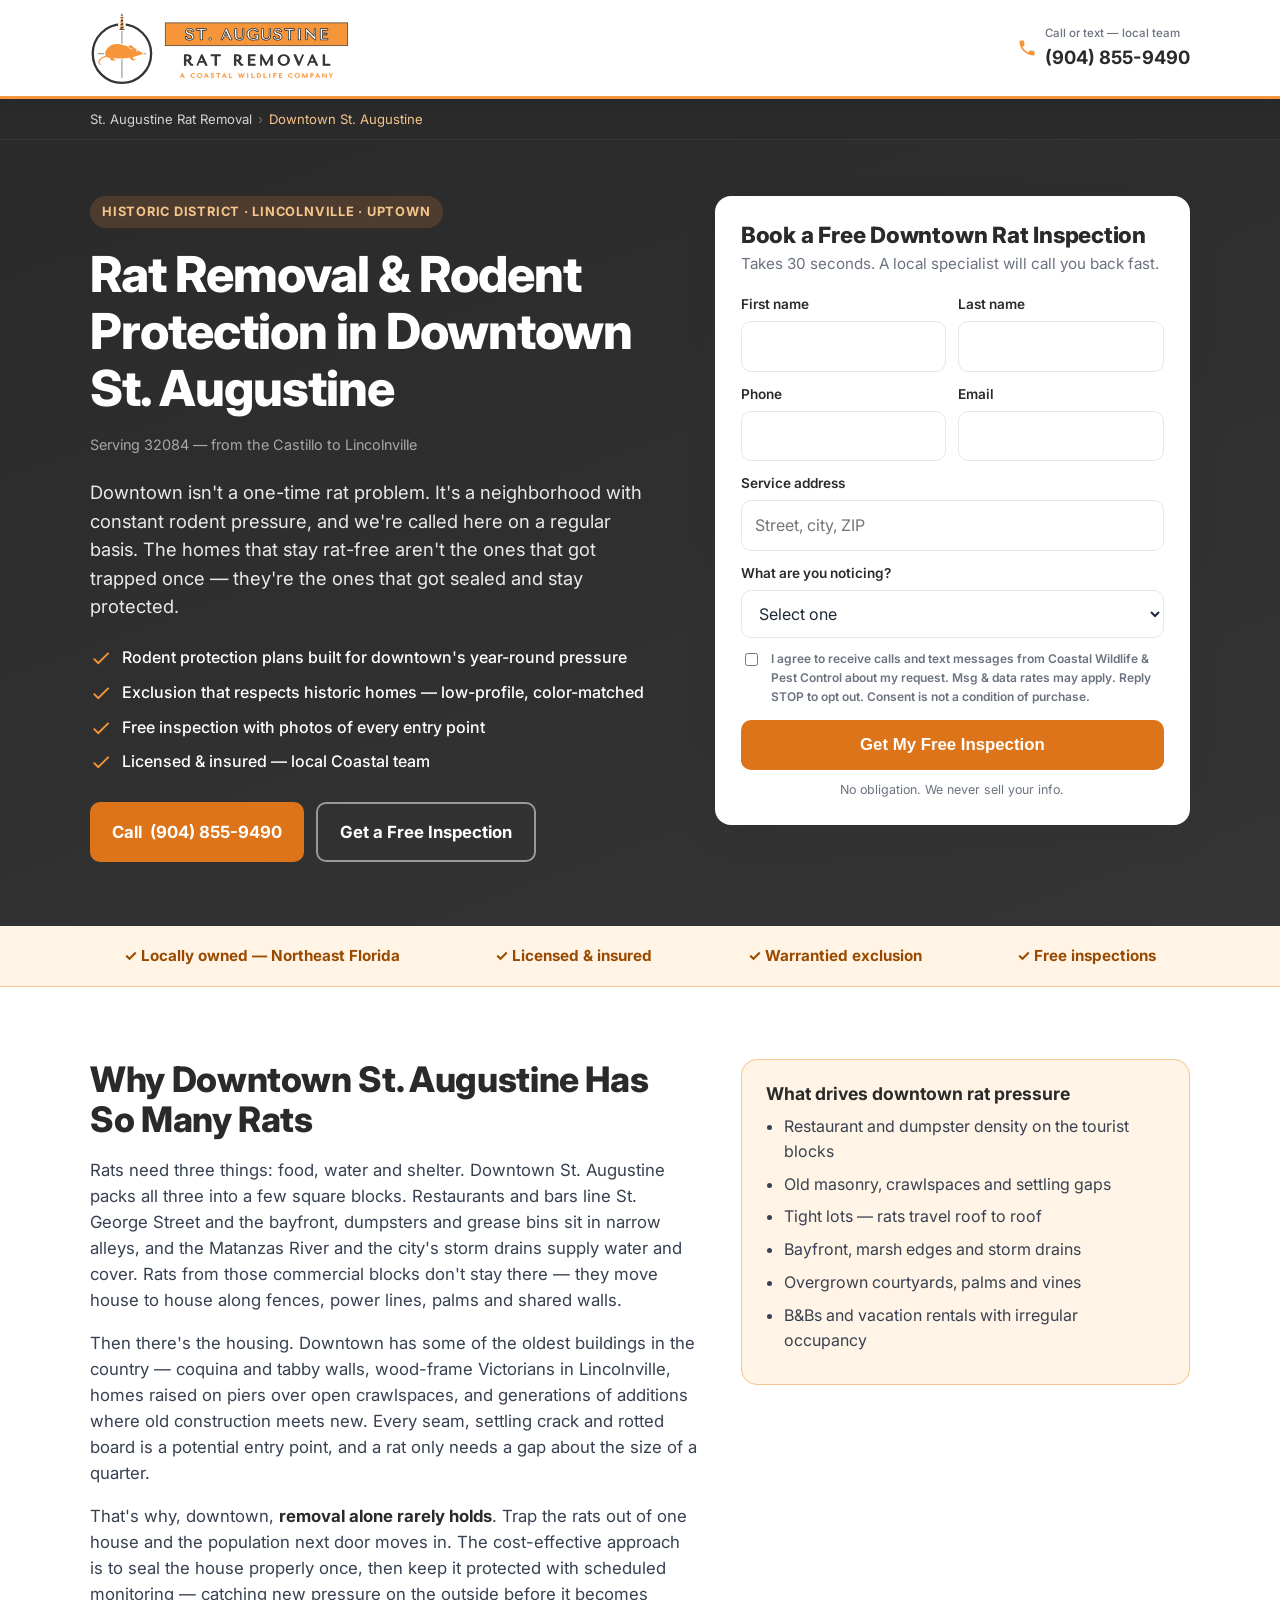
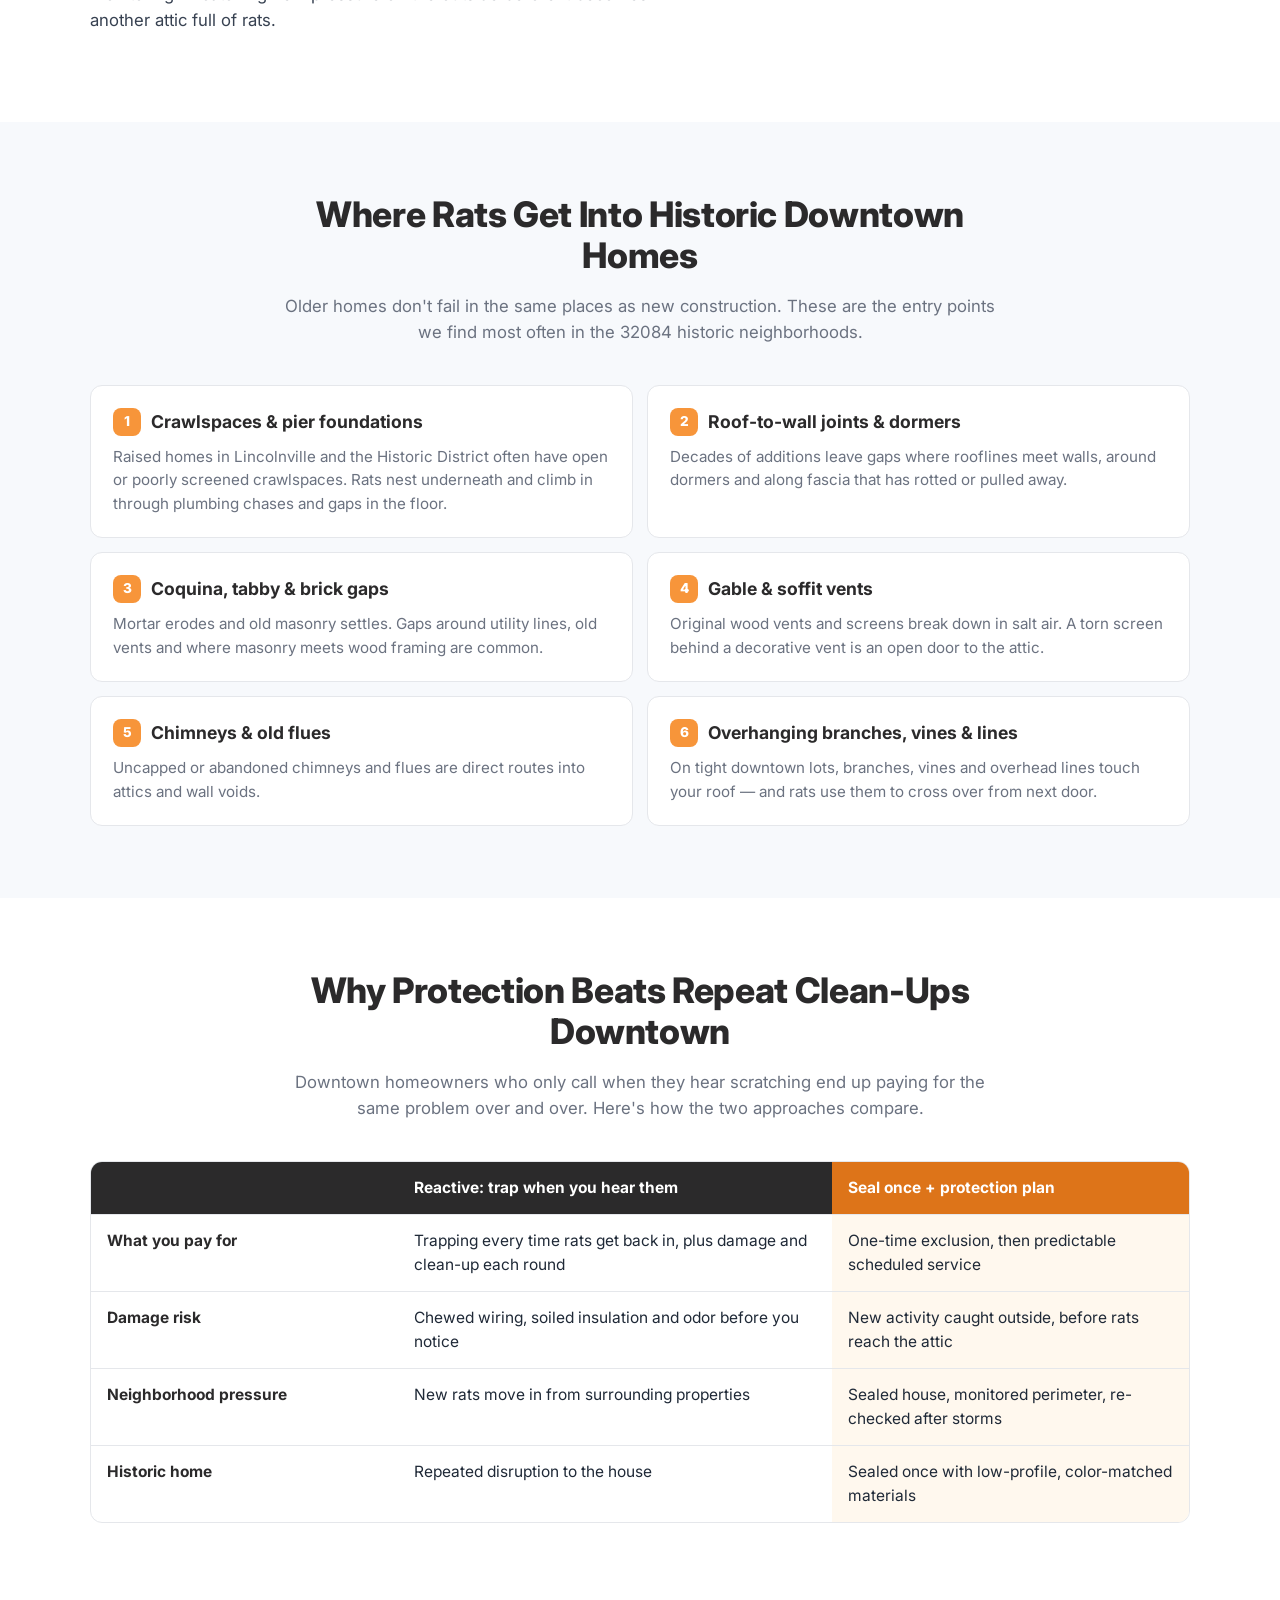
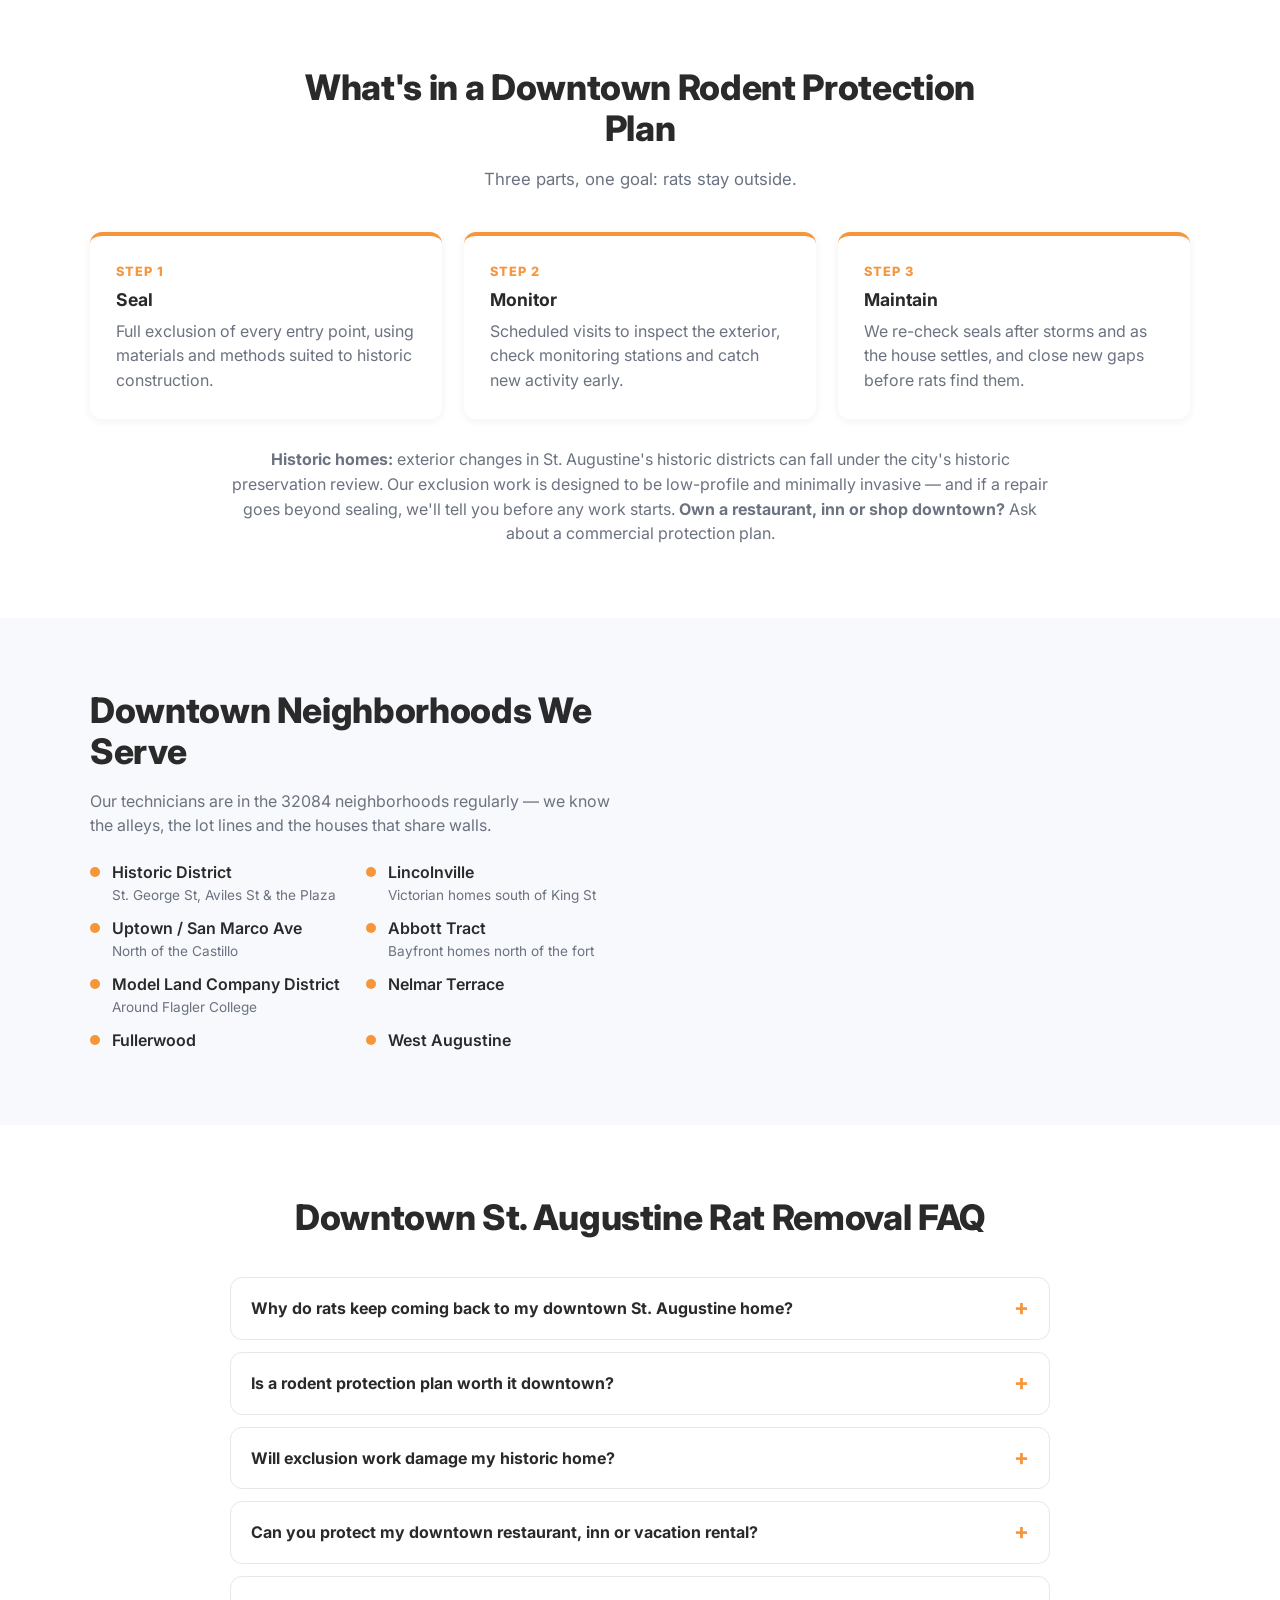
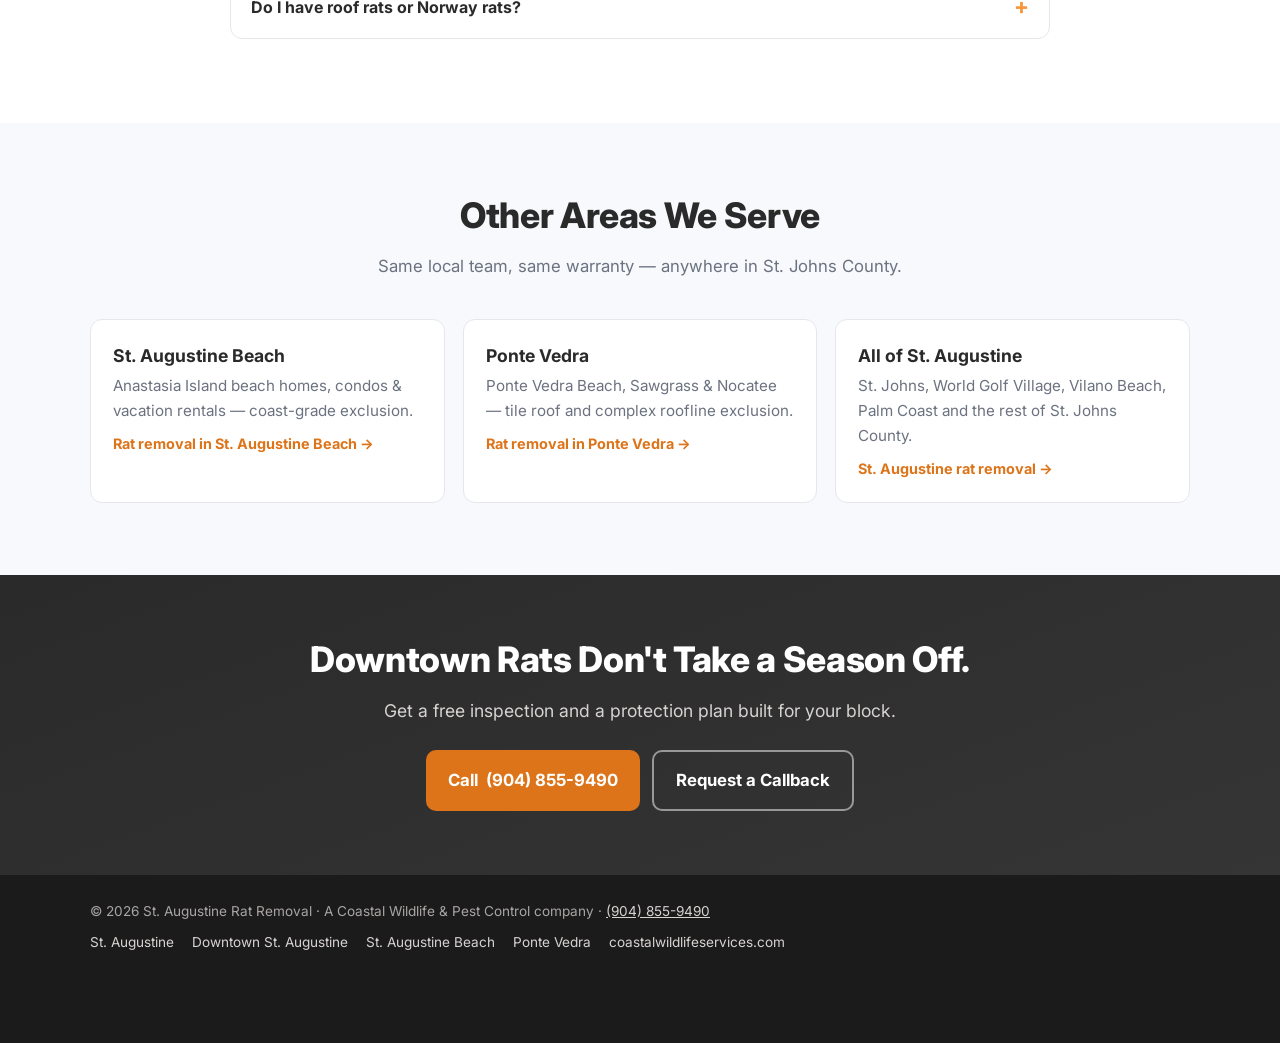
==== downtown-st-augustine/index.html @ 8cccda5b "Add hyper-local pages for Downtown St. Augustine, St. Augustine Beach and Ponte Vedra Each page has " ====
<!doctype html>
<html lang="en">
<head>
<meta charset="utf-8">
<meta name="viewport" content="width=device-width, initial-scale=1">
<title>Downtown St. Augustine Rat Removal &amp; Rodent Prevention</title>
<meta name="description" content="Downtown St. Augustine has constant rat pressure. We remove rats, seal historic homes carefully, and keep them out with a protection plan. Free inspection.">
<link rel="canonical" href="https://staugustineratremoval.com/downtown-st-augustine/">
<link rel="icon" href="/favicon.ico" sizes="any">
<link rel="icon" href="/img/icon.svg" type="image/svg+xml">
<link rel="apple-touch-icon" href="/apple-touch-icon.png">
<meta name="theme-color" content="#2B2A2B">
<meta property="og:type" content="website">
<meta property="og:title" content="Rat Removal &amp; Rodent Protection in Downtown St. Augustine">
<meta property="og:description" content="Downtown St. Augustine has constant rat pressure. We remove rats, seal historic homes carefully, and keep them out with a protection plan. Free inspection.">
<meta property="og:image" content="https://staugustineratremoval.com/img/logo-og.png">
<meta property="og:url" content="https://staugustineratremoval.com/downtown-st-augustine/">
<meta name="geo.region" content="US-FL">
<link rel="preconnect" href="https://fonts.googleapis.com">
<link rel="preconnect" href="https://fonts.gstatic.com" crossorigin>
<link href="https://fonts.googleapis.com/css2?family=Inter:wght@400;500;600;700;800&display=swap" rel="stylesheet">
<link rel="stylesheet" href="/assets/site.css">

<!-- Google Tag Manager: paste your GTM snippet here (fires Google Ads conversion on the 'lead_submit' dataLayer event) -->
<script type="application/ld+json">{"@context": "https://schema.org", "@graph": [{"@type": "PestControl", "@id": "https://staugustineratremoval.com/#business", "name": "St. Augustine Rat Removal", "alternateName": "Coastal Wildlife & Pest Control", "url": "https://staugustineratremoval.com/", "telephone": "+1-904-855-9490", "logo": "https://staugustineratremoval.com/img/logo-og.png", "image": "https://staugustineratremoval.com/img/logo-og.png", "parentOrganization": {"@type": "Organization", "name": "Coastal Wildlife & Pest Control Services", "url": "https://coastalwildlifeservices.com"}, "areaServed": [{"@type": "City", "name": "St. Augustine, FL"}, {"@type": "City", "name": "St. Augustine Beach, FL"}, {"@type": "City", "name": "Ponte Vedra Beach, FL"}, {"@type": "City", "name": "Nocatee, FL"}, {"@type": "City", "name": "Vilano Beach, FL"}, {"@type": "City", "name": "St. Johns, FL"}, {"@type": "City", "name": "Palm Coast, FL"}]}, {"@type": "Service", "@id": "https://staugustineratremoval.com/downtown-st-augustine/#service", "name": "Rat Removal & Rodent Protection in Downtown St. Augustine", "serviceType": "Rat removal and rodent exclusion", "url": "https://staugustineratremoval.com/downtown-st-augustine/", "provider": {"@id": "https://staugustineratremoval.com/#business"}, "areaServed": {"@type": "Place", "name": "Downtown St. Augustine, FL 32084", "geo": {"@type": "GeoCoordinates", "latitude": 29.8925, "longitude": -81.313}}, "description": "Downtown St. Augustine has constant rat pressure. We remove rats, seal historic homes carefully, and keep them out with a protection plan. Free inspection."}, {"@type": "WebPage", "@id": "https://staugustineratremoval.com/downtown-st-augustine/", "url": "https://staugustineratremoval.com/downtown-st-augustine/", "name": "Downtown St. Augustine Rat Removal & Rodent Prevention", "about": {"@id": "https://staugustineratremoval.com/downtown-st-augustine/#service"}, "breadcrumb": {"@id": "https://staugustineratremoval.com/downtown-st-augustine/#breadcrumb"}}, {"@type": "BreadcrumbList", "@id": "https://staugustineratremoval.com/downtown-st-augustine/#breadcrumb", "itemListElement": [{"@type": "ListItem", "position": 1, "name": "St. Augustine Rat Removal", "item": "https://staugustineratremoval.com/"}, {"@type": "ListItem", "position": 2, "name": "Downtown St. Augustine", "item": "https://staugustineratremoval.com/downtown-st-augustine/"}]}, {"@type": "FAQPage", "mainEntity": [{"@type": "Question", "name": "Why do rats keep coming back to my downtown St. Augustine home?", "acceptedAnswer": {"@type": "Answer", "text": "Because the pressure around you never goes away. Restaurants, dumpsters, old buildings and tight lots support a large rat population, so trapping the rats inside only makes room for the next ones. The fix is sealing every entry point and keeping the house protected."}}, {"@type": "Question", "name": "Is a rodent protection plan worth it downtown?", "acceptedAnswer": {"@type": "Answer", "text": "For most downtown homes, yes. One attic infestation can mean chewed wiring, contaminated insulation and odor clean-up. A protection plan catches new activity on the outside — before rats get established — at a predictable cost."}}, {"@type": "Question", "name": "Will exclusion work damage my historic home?", "acceptedAnswer": {"@type": "Answer", "text": "No. We use low-profile, color-matched materials and methods suited to older construction. If a gap needs carpentry or masonry repair, we'll show you photos and explain the options first."}}, {"@type": "Question", "name": "Can you protect my downtown restaurant, inn or vacation rental?", "acceptedAnswer": {"@type": "Answer", "text": "Yes. We service commercial and short-term rental properties downtown. A rodent sighting at a B&B or rental turns into a bad review fast, so we set those properties up on scheduled protection."}}, {"@type": "Question", "name": "Do I have roof rats or Norway rats?", "acceptedAnswer": {"@type": "Answer", "text": "Downtown has both. Roof rats climb — they're the ones in attics and running along power lines. Norway rats burrow — they show up in crawlspaces, along foundations and near the bayfront and drains. Treatment differs, which is why the inspection matters."}}]}]}</script>
</head>
<body data-area="downtown-st-augustine">

<header class="top">
  <div class="wrap">
    <a class="brand" href="/">
      <img src="/img/logo-horizontal.svg" width="1140" height="324" alt="St. Augustine Rat Removal — a Coastal Wildlife company">
    </a>
    <a class="call js-tel" href="#">
      <svg width="20" height="20" viewBox="0 0 24 24" fill="#F7953A" aria-hidden="true"><path d="M6.6 10.8a15.1 15.1 0 0 0 6.6 6.6l2.2-2.2c.3-.3.7-.4 1-.2 1.1.4 2.3.6 3.6.6.6 0 1 .4 1 1V20c0 .6-.4 1-1 1A17 17 0 0 1 3 4c0-.6.4-1 1-1h3.5c.6 0 1 .4 1 1 0 1.3.2 2.5.6 3.6.1.3 0 .7-.2 1z"/></svg>
      <span><small class="lbl">Call or text — local team</small><span class="num js-phone">Call Now</span></span>
    </a>
  </div>
</header>
<nav class="crumbs" aria-label="Breadcrumb"><div class="wrap"><ol>
  <li><a href="/">St. Augustine Rat Removal</a></li>
  <li><span aria-current="page">Downtown St. Augustine</span></li>
</ol></div></nav>

<section class="hero">
  <div class="wrap grid">
    <div>
      <span class="eyebrow">Historic District · Lincolnville · Uptown</span>
      <h1>Rat Removal &amp; Rodent Protection in Downtown St. Augustine</h1>
      <p class="zip">Serving 32084 — from the Castillo to Lincolnville</p>
      <p class="lead">Downtown isn't a one-time rat problem. It's a neighborhood with constant rodent pressure, and we're called here on a regular basis. The homes that stay rat-free aren't the ones that got trapped once — they're the ones that got sealed and stay protected.</p>
      <ul class="checks">
        <li><svg viewBox="0 0 24 24" fill="#F7953A" aria-hidden="true"><path d="M9 16.2 4.8 12l-1.4 1.4L9 19 21 7l-1.4-1.4z"/></svg>Rodent protection plans built for downtown's year-round pressure</li>
        <li><svg viewBox="0 0 24 24" fill="#F7953A" aria-hidden="true"><path d="M9 16.2 4.8 12l-1.4 1.4L9 19 21 7l-1.4-1.4z"/></svg>Exclusion that respects historic homes — low-profile, color-matched</li>
        <li><svg viewBox="0 0 24 24" fill="#F7953A" aria-hidden="true"><path d="M9 16.2 4.8 12l-1.4 1.4L9 19 21 7l-1.4-1.4z"/></svg>Free inspection with photos of every entry point</li>
        <li><svg viewBox="0 0 24 24" fill="#F7953A" aria-hidden="true"><path d="M9 16.2 4.8 12l-1.4 1.4L9 19 21 7l-1.4-1.4z"/></svg>Licensed &amp; insured — local Coastal team</li>
      </ul>
      <div class="hero-ctas">
        <a class="btn btn-orange js-tel" href="#">Call <span class="js-phone">Now</span></a>
        <a class="btn btn-ghost" href="#quote">Get a Free Inspection</a>
      </div>
    </div>

    <div class="card" id="quote">
      <div id="formWrap">
        <h2>Book a Free Downtown Rat Inspection</h2>
        <p class="sub">Takes 30 seconds. A local specialist will call you back fast.</p>
        <form id="leadForm" novalidate>
          <div class="row">
            <div class="field"><label for="first_name">First name</label><input id="first_name" name="first_name" autocomplete="given-name" required></div>
            <div class="field"><label for="last_name">Last name</label><input id="last_name" name="last_name" autocomplete="family-name" required></div>
          </div>
          <div class="row">
            <div class="field"><label for="phone">Phone</label><input id="phone" name="phone" type="tel" inputmode="tel" autocomplete="tel" required></div>
            <div class="field"><label for="email">Email</label><input id="email" name="email" type="email" autocomplete="email"></div>
          </div>
          <div class="field"><label for="address">Service address</label><input id="address" name="address" autocomplete="street-address" placeholder="Street, city, ZIP" required></div>
          <div class="field">
            <label for="issue">What are you noticing?</label>
            <select id="issue" name="issue" required>
              <option value="">Select one</option>
              <option>Scratching / noises in attic or walls</option>
              <option>Saw a rat inside or outside</option>
              <option>Droppings or chewed items</option>
              <option>Chewed wires / insulation damage</option>
              <option>Need entry points sealed</option>
              <option>Interested in a protection plan</option>
              <option>Something else</option>
            </select>
          </div>
          <input class="hp" type="text" name="company_website" tabindex="-1" autocomplete="off" aria-hidden="true">
          <label class="consent"><input type="checkbox" name="sms_consent" value="yes">I agree to receive calls and text messages from Coastal Wildlife &amp; Pest Control about my request. Msg &amp; data rates may apply. Reply STOP to opt out. Consent is not a condition of purchase.</label>
          <button class="btn btn-orange" type="submit" id="submitBtn">Get My Free Inspection</button>
          <p class="err" id="formErr">Please fill in your name, phone, address and issue.</p>
          <p class="fine">No obligation. We never sell your info.</p>
        </form>
      </div>
      <div class="thanks" id="thanks">
        <svg width="56" height="56" viewBox="0 0 24 24" fill="#F7953A" aria-hidden="true"><path d="M12 2a10 10 0 1 0 0 20 10 10 0 0 0 0-20zm-2 15-5-5 1.4-1.4L10 14.2l7.6-7.6L19 8z"/></svg>
        <h2>Got it — we're on it.</h2>
        <p class="sub">A specialist will call you shortly. Need us sooner?</p>
        <a class="btn btn-orange js-tel" href="#">Call <span class="js-phone">Now</span></a>
      </div>
    </div>
  </div>
</section>

<div class="trust">
  <div class="wrap">
    <span>✓ Locally owned — Northeast Florida</span>
    <span>✓ Licensed &amp; insured</span>
    <span>✓ Warrantied exclusion</span>
    <span>✓ Free inspections</span>
  </div>
</div>

<section class="block">
  <div class="wrap split">
    <div class="prose">
      <h2>Why Downtown St. Augustine Has So Many Rats</h2>
      <p>Rats need three things: food, water and shelter. Downtown St. Augustine packs all three into a few square blocks. Restaurants and bars line St. George Street and the bayfront, dumpsters and grease bins sit in narrow alleys, and the Matanzas River and the city's storm drains supply water and cover. Rats from those commercial blocks don't stay there — they move house to house along fences, power lines, palms and shared walls.</p>
      <p>Then there's the housing. Downtown has some of the oldest buildings in the country — coquina and tabby walls, wood-frame Victorians in Lincolnville, homes raised on piers over open crawlspaces, and generations of additions where old construction meets new. Every seam, settling crack and rotted board is a potential entry point, and a rat only needs a gap about the size of a quarter.</p>
      <p>That's why, downtown, <strong>removal alone rarely holds</strong>. Trap the rats out of one house and the population next door moves in. The cost-effective approach is to seal the house properly once, then keep it protected with scheduled monitoring — catching new pressure on the outside before it becomes another attic full of rats.</p>
    </div>
    <aside class="aside">
      <h3>What drives downtown rat pressure</h3>
      <ul>
          <li>Restaurant and dumpster density on the tourist blocks</li>
          <li>Old masonry, crawlspaces and settling gaps</li>
          <li>Tight lots — rats travel roof to roof</li>
          <li>Bayfront, marsh edges and storm drains</li>
          <li>Overgrown courtyards, palms and vines</li>
          <li>B&amp;Bs and vacation rentals with irregular occupancy</li>
      </ul>
    </aside>
  </div>
</section>

<section class="block alt">
  <div class="wrap">
    <div class="center">
      <h2>Where Rats Get Into Historic Downtown Homes</h2>
      <p>Older homes don't fail in the same places as new construction. These are the entry points we find most often in the 32084 historic neighborhoods.</p>
    </div>
    <div class="entry">
      <div class="tile"><h3><span>1</span>Crawlspaces &amp; pier foundations</h3><p>Raised homes in Lincolnville and the Historic District often have open or poorly screened crawlspaces. Rats nest underneath and climb in through plumbing chases and gaps in the floor.</p></div>
      <div class="tile"><h3><span>2</span>Roof-to-wall joints &amp; dormers</h3><p>Decades of additions leave gaps where rooflines meet walls, around dormers and along fascia that has rotted or pulled away.</p></div>
      <div class="tile"><h3><span>3</span>Coquina, tabby &amp; brick gaps</h3><p>Mortar erodes and old masonry settles. Gaps around utility lines, old vents and where masonry meets wood framing are common.</p></div>
      <div class="tile"><h3><span>4</span>Gable &amp; soffit vents</h3><p>Original wood vents and screens break down in salt air. A torn screen behind a decorative vent is an open door to the attic.</p></div>
      <div class="tile"><h3><span>5</span>Chimneys &amp; old flues</h3><p>Uncapped or abandoned chimneys and flues are direct routes into attics and wall voids.</p></div>
      <div class="tile"><h3><span>6</span>Overhanging branches, vines &amp; lines</h3><p>On tight downtown lots, branches, vines and overhead lines touch your roof — and rats use them to cross over from next door.</p></div>
    </div>
  </div>
</section>

<section class="block">
  <div class="wrap">
    <div class="center">
      <h2>Why Protection Beats Repeat Clean-Ups Downtown</h2>
      <p>Downtown homeowners who only call when they hear scratching end up paying for the same problem over and over. Here's how the two approaches compare.</p>
    </div>
    <div class="tablewrap">
    <table class="compare">
      <thead><tr><th></th><th>Reactive: trap when you hear them</th><th class="win">Seal once + protection plan</th></tr></thead>
      <tbody>
        <tr><td>What you pay for</td><td>Trapping every time rats get back in, plus damage and clean-up each round</td><td class="win">One-time exclusion, then predictable scheduled service</td></tr>
        <tr><td>Damage risk</td><td>Chewed wiring, soiled insulation and odor before you notice</td><td class="win">New activity caught outside, before rats reach the attic</td></tr>
        <tr><td>Neighborhood pressure</td><td>New rats move in from surrounding properties</td><td class="win">Sealed house, monitored perimeter, re-checked after storms</td></tr>
        <tr><td>Historic home</td><td>Repeated disruption to the house</td><td class="win">Sealed once with low-profile, color-matched materials</td></tr>
      </tbody>
    </table>
    </div>
  </div>
</section>

<section class="block">
  <div class="wrap">
    <div class="center"><h2>What's in a Downtown Rodent Protection Plan</h2><p>Three parts, one goal: rats stay outside.</p></div>
    <div class="steps">
      <div class="step"><h3>Seal</h3><p>Full exclusion of every entry point, using materials and methods suited to historic construction.</p></div>
      <div class="step"><h3>Monitor</h3><p>Scheduled visits to inspect the exterior, check monitoring stations and catch new activity early.</p></div>
      <div class="step"><h3>Maintain</h3><p>We re-check seals after storms and as the house settles, and close new gaps before rats find them.</p></div>
    </div>
    <p style="max-width:820px;margin:28px auto 0;color:var(--muted);text-align:center"><strong>Historic homes:</strong> exterior changes in St. Augustine's historic districts can fall under the city's historic preservation review. Our exclusion work is designed to be low-profile and minimally invasive — and if a repair goes beyond sealing, we'll tell you before any work starts. <strong>Own a restaurant, inn or shop downtown?</strong> Ask about a commercial protection plan.</p>
  </div>
</section>

<section class="block alt">
  <div class="wrap hoods">
    <div>
      <h2>Downtown Neighborhoods We Serve</h2>
      <p style="color:var(--muted);margin:0 0 22px">Our technicians are in the 32084 neighborhoods regularly — we know the alleys, the lot lines and the houses that share walls.</p>
      <ul class="hoodlist">
        <li>Historic District<small>St. George St, Aviles St &amp; the Plaza</small></li>
        <li>Lincolnville<small>Victorian homes south of King St</small></li>
        <li>Uptown / San Marco Ave<small>North of the Castillo</small></li>
        <li>Abbott Tract<small>Bayfront homes north of the fort</small></li>
        <li>Model Land Company District<small>Around Flagler College</small></li>
        <li>Nelmar Terrace</li>
        <li>Fullerwood</li>
        <li>West Augustine</li>
      </ul>
    </div>
    <iframe class="map" title="Map of Downtown St. Augustine" loading="lazy" referrerpolicy="no-referrer-when-downgrade"
      src="https://maps.google.com/maps?q=Historic+Downtown+St.+Augustine,+FL+32084&amp;z=14&amp;output=embed"></iframe>
  </div>
</section>
<section class="block" id="faq">
  <div class="wrap">
    <div class="center"><h2>Downtown St. Augustine Rat Removal FAQ</h2></div>
    <div class="faq">
      <details><summary>Why do rats keep coming back to my downtown St. Augustine home?</summary><p>Because the pressure around you never goes away. Restaurants, dumpsters, old buildings and tight lots support a large rat population, so trapping the rats inside only makes room for the next ones. The fix is sealing every entry point and keeping the house protected.</p></details>
      <details><summary>Is a rodent protection plan worth it downtown?</summary><p>For most downtown homes, yes. One attic infestation can mean chewed wiring, contaminated insulation and odor clean-up. A protection plan catches new activity on the outside — before rats get established — at a predictable cost.</p></details>
      <details><summary>Will exclusion work damage my historic home?</summary><p>No. We use low-profile, color-matched materials and methods suited to older construction. If a gap needs carpentry or masonry repair, we'll show you photos and explain the options first.</p></details>
      <details><summary>Can you protect my downtown restaurant, inn or vacation rental?</summary><p>Yes. We service commercial and short-term rental properties downtown. A rodent sighting at a B&amp;B or rental turns into a bad review fast, so we set those properties up on scheduled protection.</p></details>
      <details><summary>Do I have roof rats or Norway rats?</summary><p>Downtown has both. Roof rats climb — they're the ones in attics and running along power lines. Norway rats burrow — they show up in crawlspaces, along foundations and near the bayfront and drains. Treatment differs, which is why the inspection matters.</p></details>
    </div>
  </div>
</section>
<section class="block alt">
  <div class="wrap">
    <div class="center"><h2>Other Areas We Serve</h2><p>Same local team, same warranty — anywhere in St. Johns County.</p></div>
    <div class="areas">
      <a class="area" href="/st-augustine-beach/"><b>St. Augustine Beach</b><span>Anastasia Island beach homes, condos &amp; vacation rentals — coast-grade exclusion.</span><em>Rat removal in St. Augustine Beach →</em></a>
      <a class="area" href="/ponte-vedra/"><b>Ponte Vedra</b><span>Ponte Vedra Beach, Sawgrass &amp; Nocatee — tile roof and complex roofline exclusion.</span><em>Rat removal in Ponte Vedra →</em></a>
      <a class="area" href="/"><b>All of St. Augustine</b><span>St. Johns, World Golf Village, Vilano Beach, Palm Coast and the rest of St. Johns County.</span><em>St. Augustine rat removal →</em></a>
    </div>
  </div>
</section>
<section class="final">
  <div class="wrap">
    <h2>Downtown Rats Don't Take a Season Off.</h2>
    <p>Get a free inspection and a protection plan built for your block.</p>
    <div class="hero-ctas" style="justify-content:center">
      <a class="btn btn-orange js-tel" href="#">Call <span class="js-phone">Now</span></a>
      <a class="btn btn-ghost" href="#quote">Request a Callback</a>
    </div>
  </div>
</section>

<footer>
  <div class="wrap">
    <span>© <span id="yr"></span> St. Augustine Rat Removal · A Coastal Wildlife &amp; Pest Control company · <a class="js-tel" href="#"><span class="js-phone">Call</span></a></span>
    <nav class="links" aria-label="Service areas"><a href="/">St. Augustine</a> <a href="/downtown-st-augustine/">Downtown St. Augustine</a> <a href="/st-augustine-beach/">St. Augustine Beach</a> <a href="/ponte-vedra/">Ponte Vedra</a> <a href="https://coastalwildlifeservices.com">coastalwildlifeservices.com</a></nav>
  </div>
</footer>

<div class="mbar">
  <a class="btn btn-orange js-tel" href="#">📞 Call Now</a>
  <a class="btn btn-navy" href="#quote">Free Inspection</a>
</div>

<script src="/assets/site.js"></script>
</body>
</html>
---- assets/site.css ----
:root{
  --navy:#2B2A2B; --navy-2:#363536; --orange:#F7953A; --orange-btn:#DD7419; --orange-dk:#9A4A00;
  --ink:#1F2937; --muted:#6B7280; --line:#E5E7EB; --bg:#FFFFFF; --soft:#F7F9FC; --cream:#FFF4E5;
  --radius:12px; --shadow:0 10px 30px rgba(43,42,43,.12);
}
*{box-sizing:border-box}
html{scroll-behavior:smooth}
body{margin:0;font-family:Inter,system-ui,-apple-system,Segoe UI,Roboto,sans-serif;color:var(--ink);background:var(--bg);line-height:1.55;-webkit-font-smoothing:antialiased}
a{color:inherit}
.wrap{max-width:1140px;margin:0 auto;padding:0 20px}
h1,h2,h3{line-height:1.15;margin:0 0 .5em;color:var(--navy)}
h1{font-size:clamp(2rem,4.6vw,3.1rem);font-weight:800;color:#fff;letter-spacing:-.02em}
h2{font-size:clamp(1.6rem,3.2vw,2.2rem);font-weight:800;letter-spacing:-.01em}
h3{font-size:1.1rem;font-weight:700}
.btn{display:inline-flex;align-items:center;justify-content:center;gap:.5em;font-weight:700;text-decoration:none;border:0;cursor:pointer;border-radius:10px;padding:15px 22px;font-size:1.05rem;transition:transform .08s ease,background .15s ease}
.btn:active{transform:translateY(1px)}
.btn-orange{background:var(--orange-btn);color:#fff}
.btn-orange:hover{background:#C9650F}
.btn-ghost{background:transparent;color:#fff;border:2px solid rgba(255,255,255,.5)}
.btn-ghost:hover{border-color:#fff}

/* Header */
header.top{background:#fff;color:var(--navy);position:sticky;top:0;z-index:50;border-bottom:3px solid var(--orange);box-shadow:0 2px 12px rgba(43,42,43,.08)}
header.top .wrap{display:flex;align-items:center;justify-content:space-between;height:96px;gap:12px}
.brand{display:flex;align-items:center;text-decoration:none}
.brand img{display:block;height:74px;width:auto}
.top .call{font-weight:700;text-decoration:none;display:flex;align-items:center;gap:.5em}
.top .call small{display:block;font-weight:500;font-size:.72rem;color:var(--muted)}
.top .call .num{color:var(--navy);font-size:1.15rem;white-space:nowrap}

/* Hero */
.hero{background:linear-gradient(160deg,var(--navy) 0%,var(--navy-2) 100%);color:#fff;padding:56px 0 64px}
.hero .grid{display:grid;grid-template-columns:1.1fr .9fr;gap:44px;align-items:start}
.eyebrow{display:inline-block;background:rgba(247,149,58,.16);color:#F5C58C;font-weight:700;font-size:.8rem;letter-spacing:.06em;text-transform:uppercase;padding:6px 12px;border-radius:999px;margin-bottom:18px}
.hero p.lead{font-size:1.15rem;color:#ECEAE8;max-width:560px;margin:0 0 24px}
.checks{list-style:none;padding:0;margin:0 0 28px;display:grid;gap:10px}
.checks li{display:flex;gap:10px;align-items:flex-start;color:#fff;font-weight:500}
.checks svg{flex:0 0 22px;margin-top:2px}
.hero-ctas{display:flex;gap:12px;flex-wrap:wrap}

/* Form card */
.card{background:#fff;color:var(--ink);border-radius:16px;box-shadow:var(--shadow);padding:26px}
.card h2{font-size:1.4rem;margin-bottom:4px}
.card .sub{color:var(--muted);margin:0 0 18px;font-size:.95rem}
form .row{display:grid;grid-template-columns:1fr 1fr;gap:12px}
label{display:block;font-weight:600;font-size:.85rem;margin:0 0 6px;color:var(--navy)}
.field{margin-bottom:12px}
input,select,textarea{width:100%;font:inherit;font-size:1rem;padding:12px 13px;border:1.5px solid var(--line);border-radius:10px;background:#fff;color:var(--ink)}
input:focus,select:focus,textarea:focus{outline:none;border-color:var(--orange);box-shadow:0 0 0 3px rgba(247,149,58,.18)}
textarea{resize:vertical;min-height:72px}
.consent{display:flex;gap:10px;align-items:flex-start;font-size:.75rem;color:var(--muted);margin:6px 0 14px}
.consent input{width:auto;margin-top:3px}
form .btn{width:100%}
.fine{font-size:.78rem;color:var(--muted);text-align:center;margin:10px 0 0}
.err{color:#9B1C1C;font-size:.85rem;margin:8px 0 0;display:none}
.hp{position:absolute;left:-9999px;opacity:0;height:0;width:0}
.thanks{display:none;text-align:center;padding:20px 6px}
.thanks h2{color:var(--navy)}

/* Trust strip */
.trust{background:var(--cream);border-bottom:1px solid #F5C58C}
.trust .wrap{display:flex;flex-wrap:wrap;justify-content:space-around;gap:14px 28px;padding:18px 20px;font-weight:700;color:var(--orange-dk);font-size:.95rem}
.trust span{display:flex;align-items:center;gap:8px}

section.block{padding:72px 0}
section.alt{background:var(--soft)}
.center{text-align:center;max-width:720px;margin:0 auto 40px}
.center p{color:var(--muted);font-size:1.05rem;margin:0}

.signs{display:grid;grid-template-columns:repeat(3,1fr);gap:18px}
.tile{background:#fff;border:1px solid var(--line);border-radius:var(--radius);padding:22px}
.tile .ic{width:44px;height:44px;border-radius:10px;background:var(--cream);display:grid;place-items:center;margin-bottom:12px}
.tile p{margin:0;color:var(--muted);font-size:.95rem}

.steps{display:grid;grid-template-columns:repeat(3,1fr);gap:22px;counter-reset:s}
.step{background:#fff;border-radius:var(--radius);padding:26px;border-top:4px solid var(--orange);box-shadow:0 2px 10px rgba(43,42,43,.06)}
.step::before{counter-increment:s;content:"Step " counter(s);display:block;font-weight:800;color:var(--orange);font-size:.8rem;letter-spacing:.08em;text-transform:uppercase;margin-bottom:8px}
.step p{margin:0;color:var(--muted)}

.why{display:grid;grid-template-columns:1fr 1fr;gap:40px;align-items:center}
.why ul{list-style:none;padding:0;margin:0;display:grid;gap:16px}
.why li{display:flex;gap:14px}
.why li b{display:block;color:var(--navy)}
.why li span{color:var(--muted);font-size:.95rem}
.callout{background:var(--navy);color:#fff;border-radius:16px;padding:32px}
.callout h3{color:#fff;font-size:1.4rem}
.callout p{color:#D6D3D1}
.callout .big{font-size:2.6rem;font-weight:800;color:var(--orange);line-height:1}

.faq{max-width:820px;margin:0 auto}
details{background:#fff;border:1px solid var(--line);border-radius:var(--radius);padding:18px 20px;margin-bottom:12px}
summary{font-weight:700;color:var(--navy);cursor:pointer;list-style:none;display:flex;justify-content:space-between;gap:12px}
summary::-webkit-details-marker{display:none}
summary::after{content:"+";color:var(--orange);font-size:1.4rem;line-height:1}
details[open] summary::after{content:"–"}
details p{margin:12px 0 0;color:var(--muted)}

.final{background:linear-gradient(160deg,var(--navy),var(--navy-2));color:#fff;text-align:center;padding:64px 0}
.final h2{color:#fff}
.final p{color:#D6D3D1;margin:0 0 26px;font-size:1.1rem}

footer{background:#1C1B1C;color:#A8A5A3;font-size:.85rem;padding:26px 0 90px}
footer .wrap{display:flex;flex-wrap:wrap;justify-content:space-between;gap:10px}
footer a{color:#D6D3D1}

/* Mobile sticky call bar */
.mbar{display:none;position:fixed;left:0;right:0;bottom:0;z-index:60;background:#fff;border-top:1px solid var(--line);padding:10px 12px;gap:10px;box-shadow:0 -6px 20px rgba(43,42,43,.12)}
.mbar .btn{flex:1;padding:13px 10px;font-size:1rem}
.mbar .btn-navy{background:var(--navy);color:#fff}

@media (max-width:900px){
  .hero .grid,.why{grid-template-columns:1fr}
  .signs,.steps{grid-template-columns:1fr 1fr}
  .hero{padding:36px 0 44px}
}
@media (max-width:600px){
  .signs,.steps{grid-template-columns:1fr}
  form .row{grid-template-columns:1fr;gap:0}
  .top .call small,.top .call .lbl{display:none}
  .top .call .num{font-size:1rem}
  .brand img{height:54px}
  header.top .wrap{height:74px}
  .hero-ctas .btn-ghost{display:none}
  section.block{padding:52px 0}
  .mbar{display:flex}
}

/* ===== Location pages ===== */
.crumbs{background:var(--navy);border-bottom:1px solid rgba(255,255,255,.06)}
.crumbs ol{list-style:none;margin:0;padding:10px 0;display:flex;flex-wrap:wrap;gap:6px;font-size:.82rem;color:#A8A5A3}
.crumbs li+li::before{content:"›";margin-right:6px;color:#77736F}
.crumbs a{color:#D6D3D1;text-decoration:none}
.crumbs a:hover{color:#fff;text-decoration:underline}
.crumbs [aria-current]{color:#F5C58C}
.hero .zip{color:#A8A5A3;font-size:.9rem;margin:-8px 0 22px}

.prose{max-width:760px}
.prose p{margin:0 0 1em;font-size:1.05rem;color:#374151}
.prose p strong{color:var(--navy)}
.split{display:grid;grid-template-columns:1.15fr .85fr;gap:44px;align-items:start}
.aside{background:var(--cream);border:1px solid #F5C58C;border-radius:16px;padding:24px}
.aside h3{margin-bottom:10px}
.aside ul{margin:0;padding-left:18px;color:#374151}
.aside li{margin-bottom:8px}

.entry{display:grid;grid-template-columns:repeat(2,1fr);gap:14px}
.entry .tile h3{display:flex;gap:10px;align-items:center}
.entry .tile h3 span{flex:0 0 28px;height:28px;border-radius:8px;background:var(--orange);color:#fff;display:grid;place-items:center;font-size:.85rem;font-weight:800}

.compare{width:100%;border-collapse:separate;border-spacing:0;background:#fff;border:1px solid var(--line);border-radius:var(--radius);overflow:hidden;font-size:.97rem}
.compare th,.compare td{padding:14px 16px;text-align:left;vertical-align:top;border-bottom:1px solid var(--line)}
.compare tr:last-child td{border-bottom:0}
.compare thead th{background:var(--navy);color:#fff;font-weight:700}
.compare thead th.win{background:var(--orange-btn)}
.compare td:first-child{font-weight:700;color:var(--navy);width:28%}
.compare td.win{background:#FFF8EE}
.tablewrap{overflow-x:auto;-webkit-overflow-scrolling:touch}

.hoods{display:grid;grid-template-columns:1fr 1fr;gap:32px;align-items:start}
.hoodlist{list-style:none;padding:0;margin:0;display:grid;grid-template-columns:1fr 1fr;gap:10px 18px}
.hoodlist li{padding-left:22px;position:relative;font-weight:600;color:var(--navy)}
.hoodlist li::before{content:"";position:absolute;left:0;top:.45em;width:10px;height:10px;border-radius:50%;background:var(--orange)}
.hoodlist small{display:block;font-weight:400;color:var(--muted);font-size:.85rem}
.map{border:0;width:100%;height:340px;border-radius:16px;background:var(--soft)}

.areas{display:grid;grid-template-columns:repeat(3,1fr);gap:18px}
.area{display:block;text-decoration:none;background:#fff;border:1px solid var(--line);border-radius:var(--radius);padding:22px;transition:border-color .15s ease,transform .15s ease}
.area:hover{border-color:var(--orange);transform:translateY(-2px)}
.area b{display:block;color:var(--navy);font-size:1.1rem;margin-bottom:4px}
.area span{color:var(--muted);font-size:.95rem}
.area em{display:block;margin-top:10px;font-style:normal;font-weight:700;color:var(--orange-btn);font-size:.9rem}

footer .links{display:flex;flex-wrap:wrap;gap:8px 18px}
footer nav a{text-decoration:none}
footer nav a:hover{text-decoration:underline}

@media (max-width:900px){
  .split,.hoods{grid-template-columns:1fr}
  .areas{grid-template-columns:1fr 1fr}
}
@media (max-width:600px){
  .entry,.areas,.hoodlist{grid-template-columns:1fr}
  .compare{font-size:.9rem}
  .compare th,.compare td{padding:11px 12px}
}
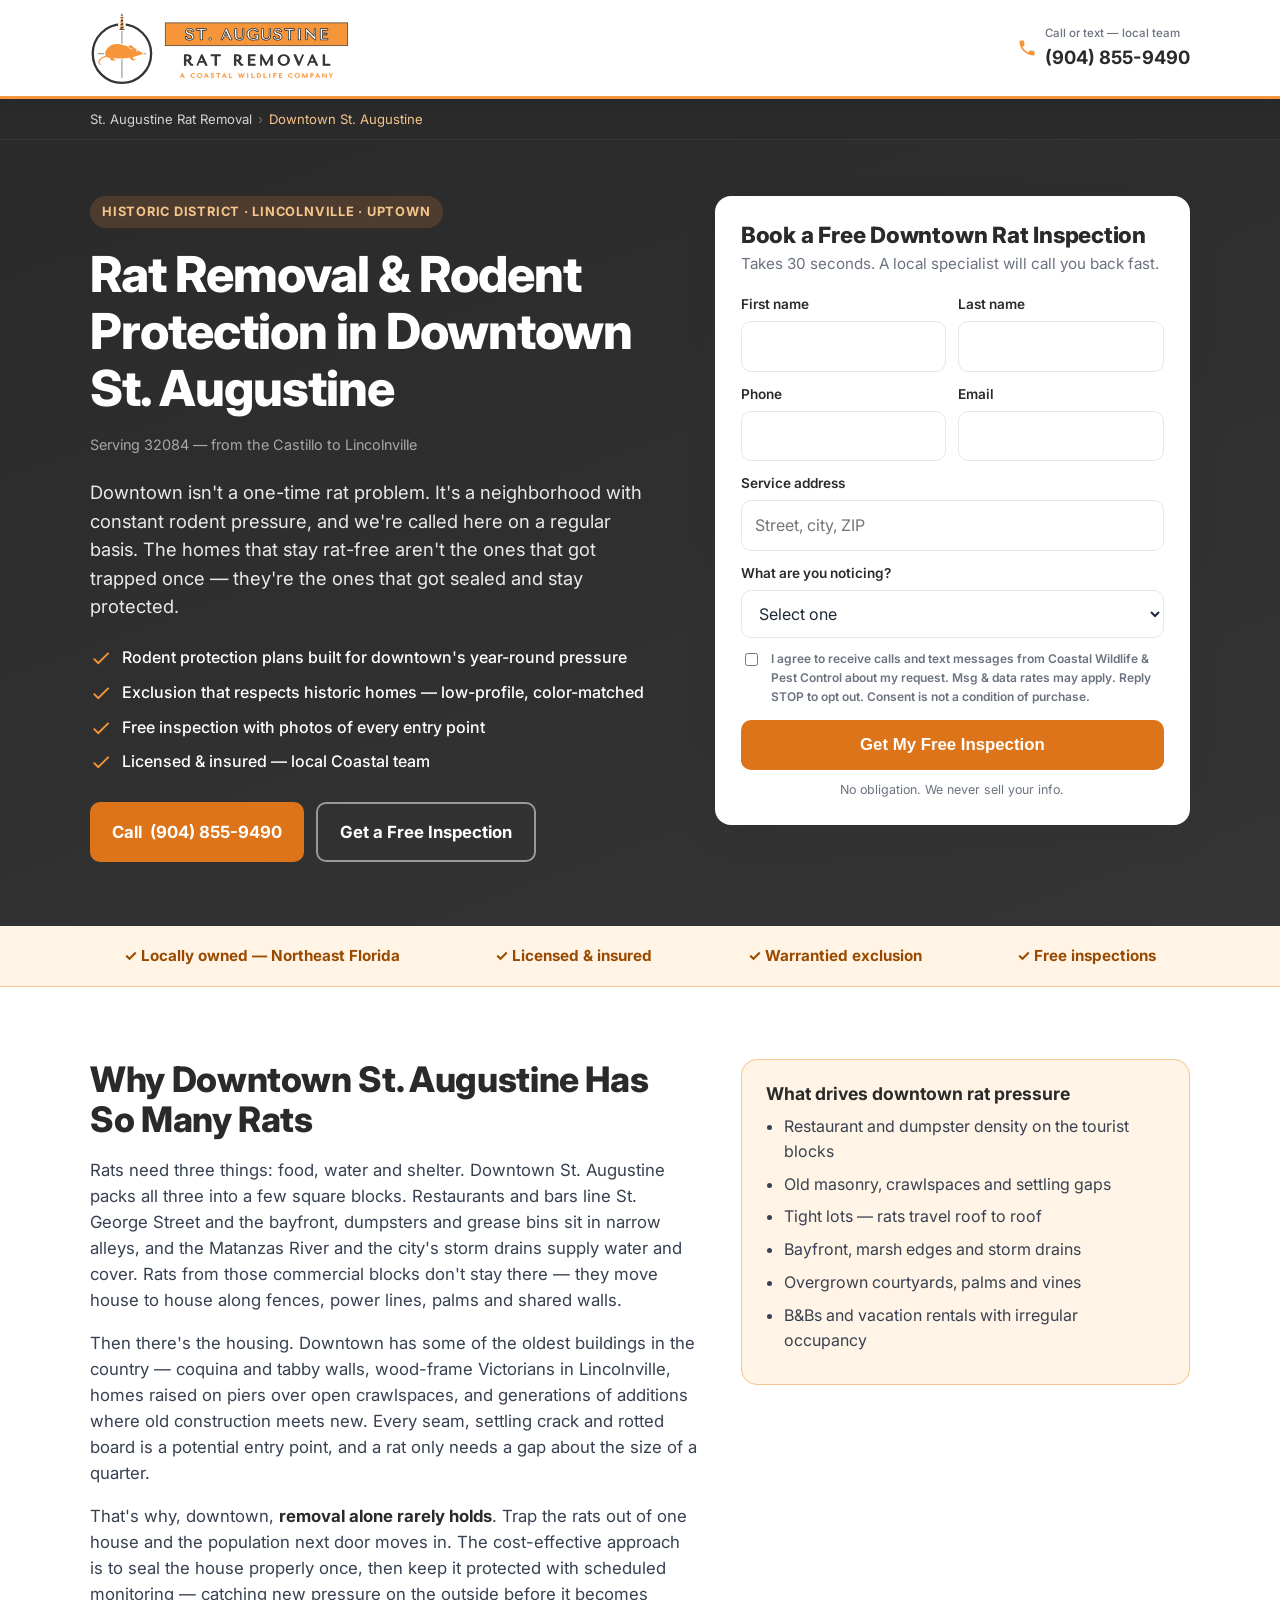
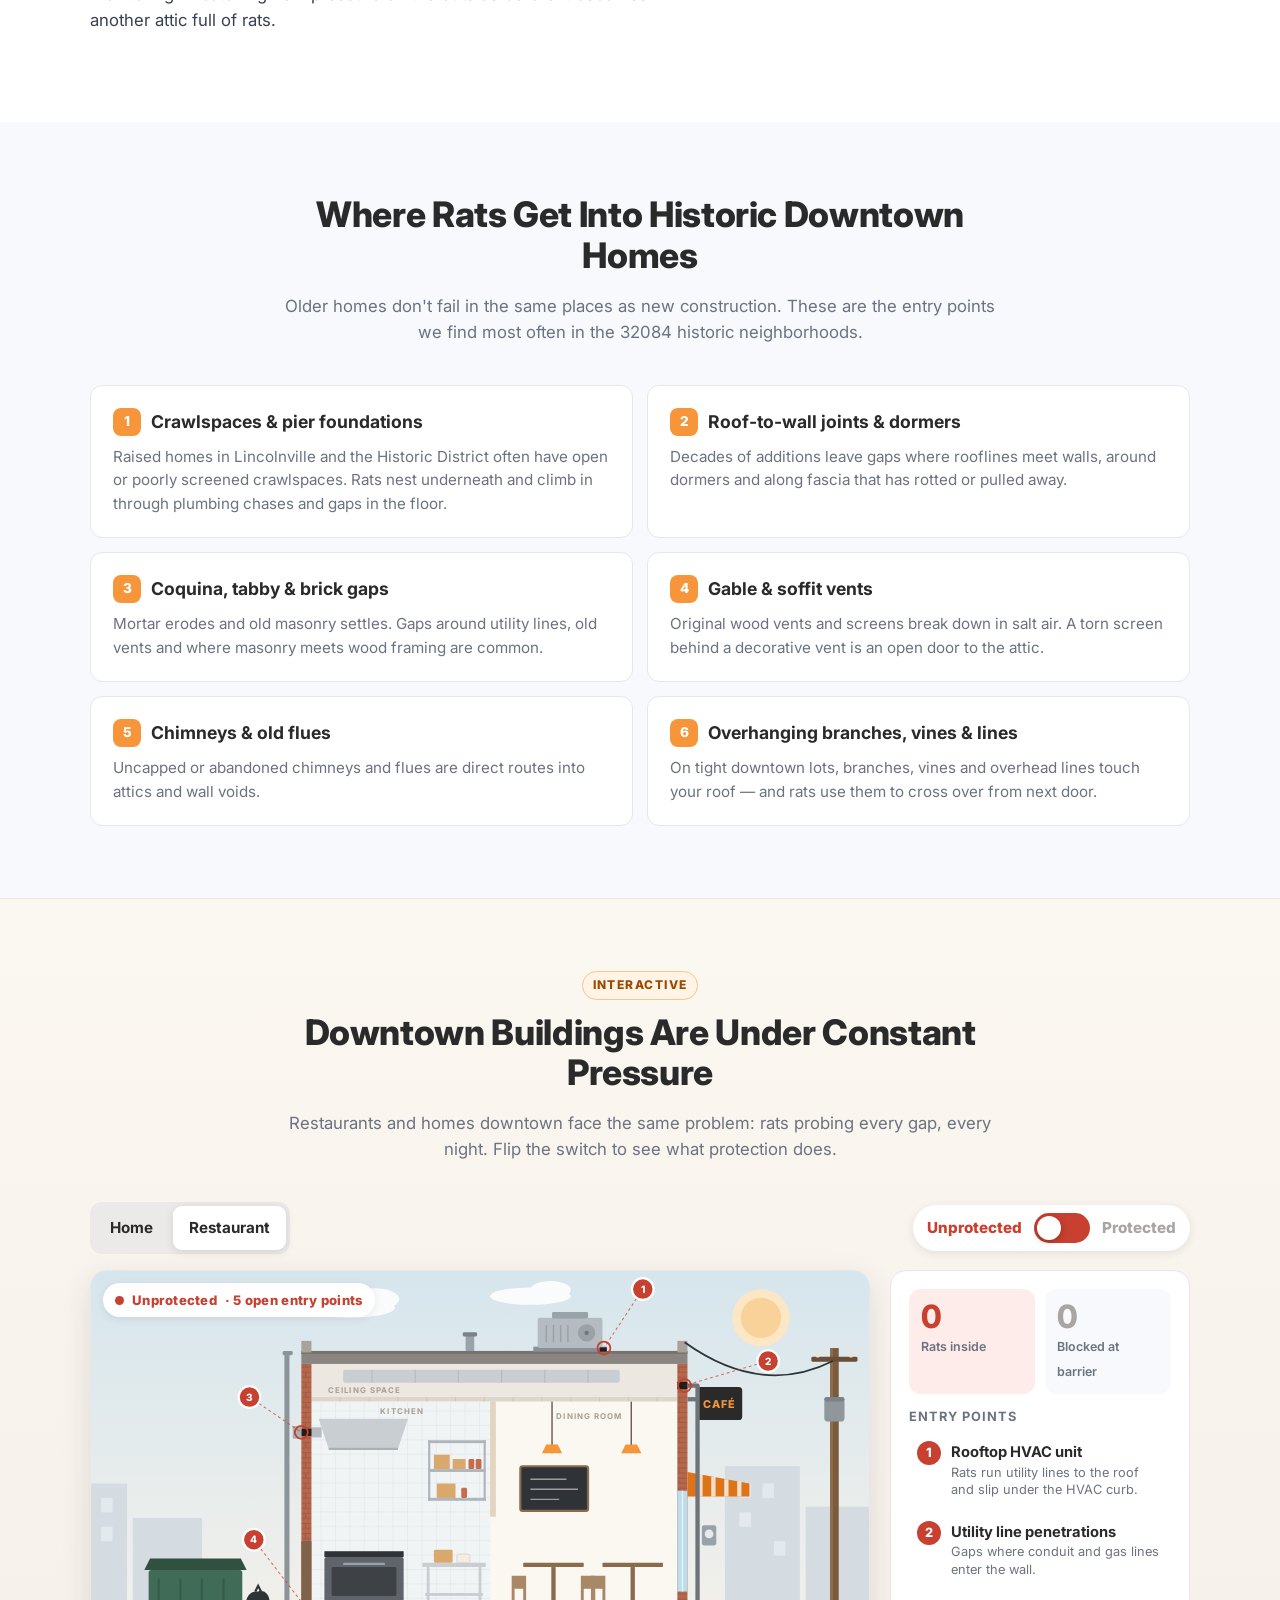
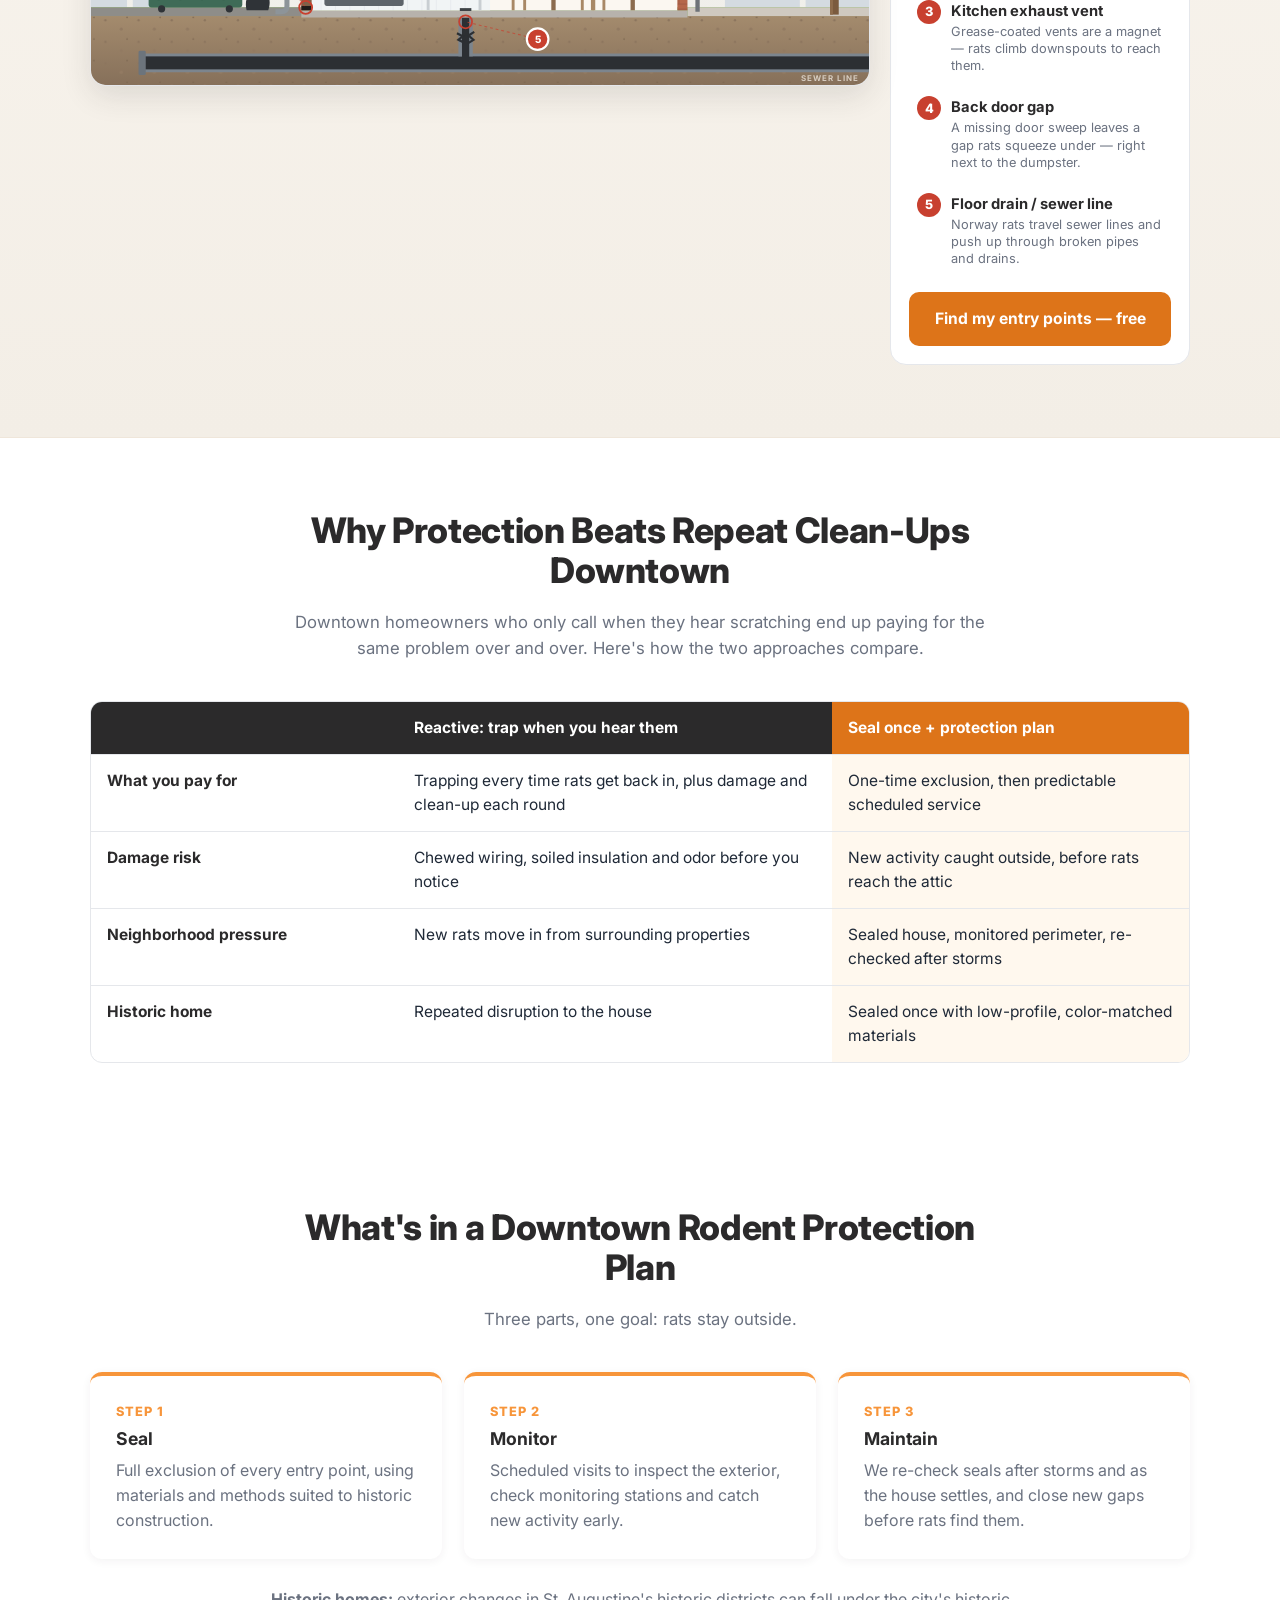
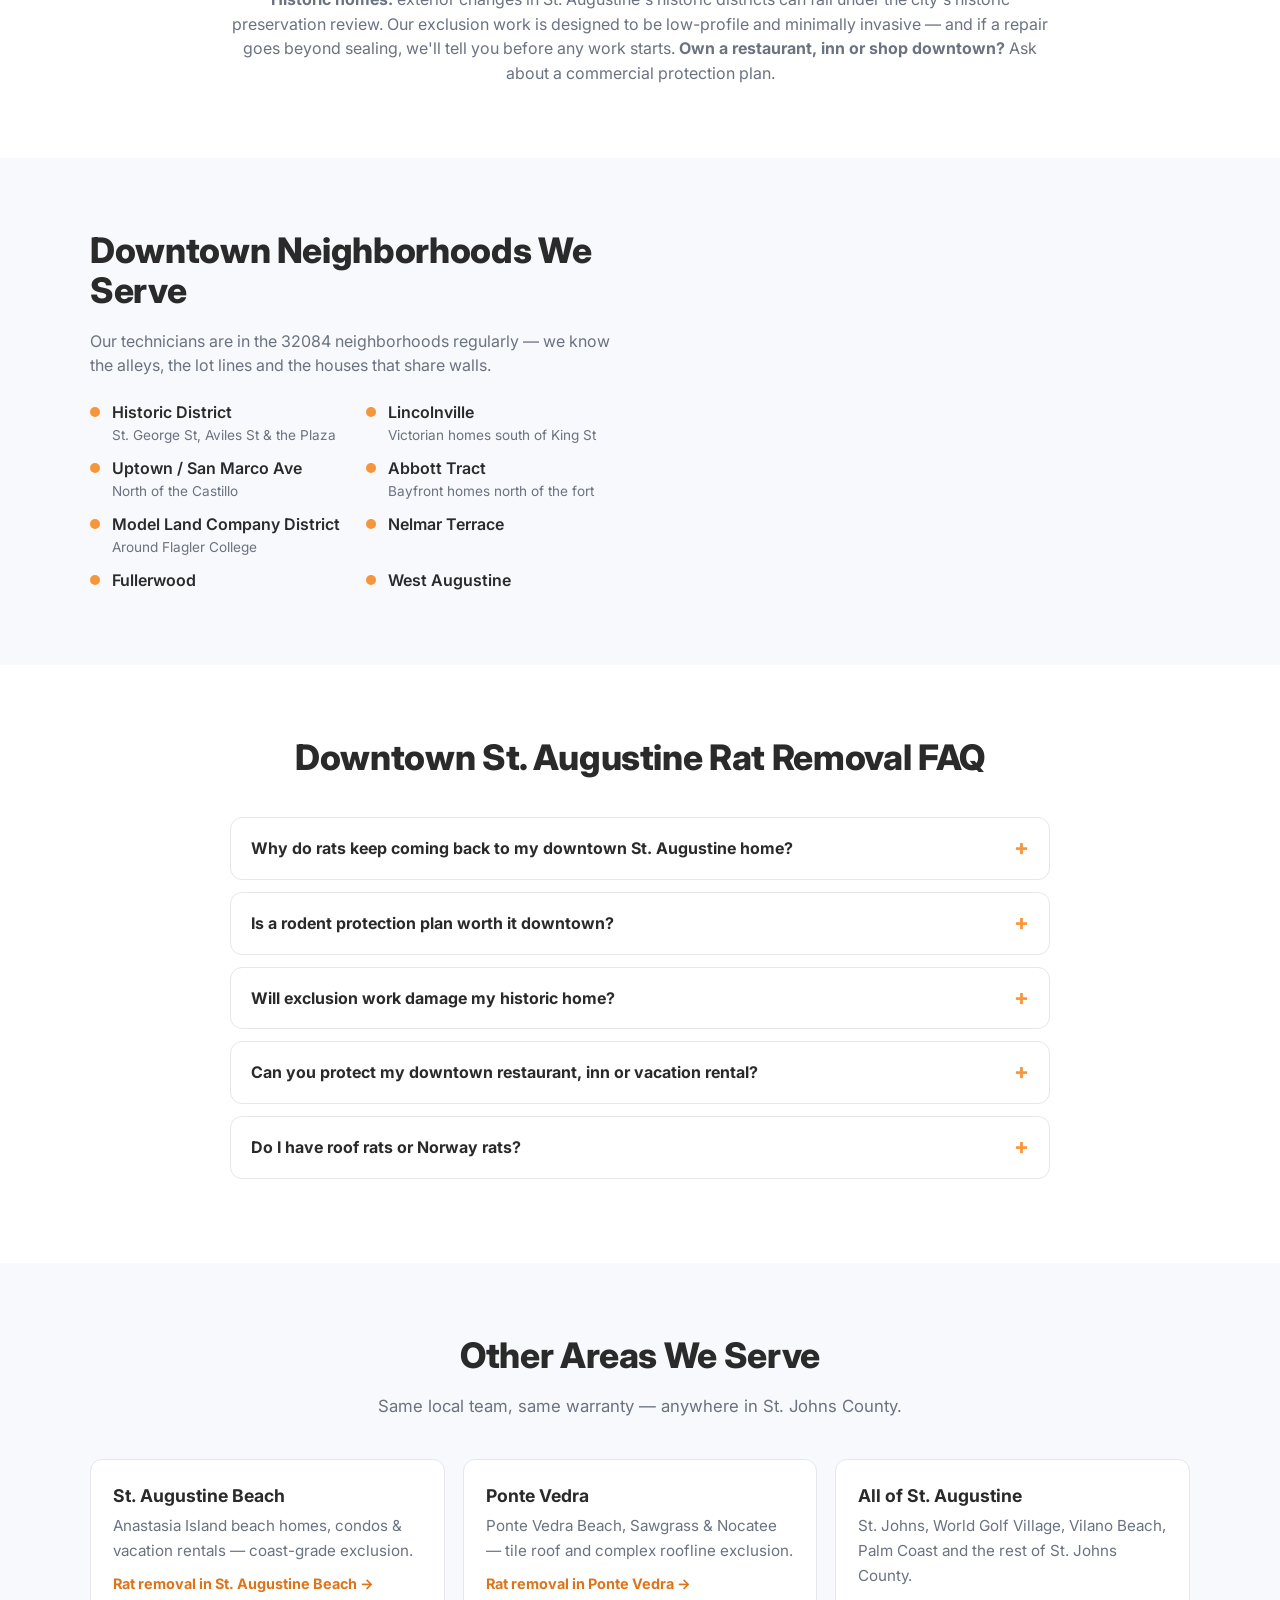
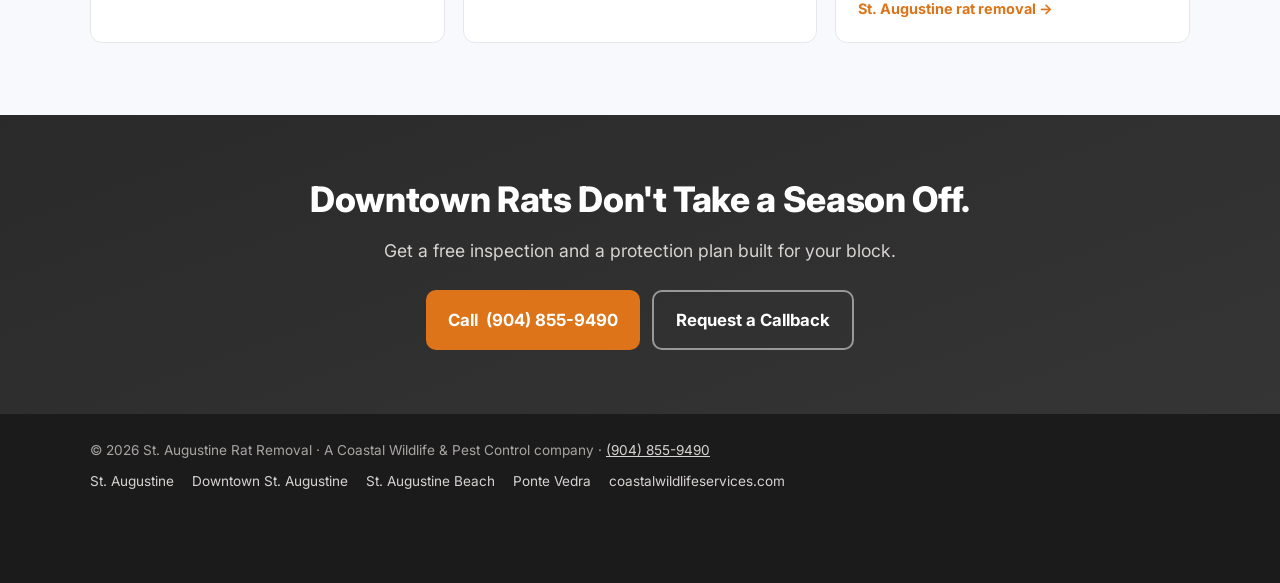
==== commit cf258573: "Add interactive rat entry simulator (home + restaurant) Cutaway SVG scenes with animated rats using " ====
--- a/downtown-st-augustine/index.html
+++ b/downtown-st-augustine/index.html
@@ -31,9 +31,9 @@
     <a class="brand" href="/">
       <img src="/img/logo-horizontal.svg" width="1140" height="324" alt="St. Augustine Rat Removal — a Coastal Wildlife company">
     </a>
-    <a class="call js-tel" href="#">
+    <a class="call js-tel" href="tel:+19048559490">
       <svg width="20" height="20" viewBox="0 0 24 24" fill="#F7953A" aria-hidden="true"><path d="M6.6 10.8a15.1 15.1 0 0 0 6.6 6.6l2.2-2.2c.3-.3.7-.4 1-.2 1.1.4 2.3.6 3.6.6.6 0 1 .4 1 1V20c0 .6-.4 1-1 1A17 17 0 0 1 3 4c0-.6.4-1 1-1h3.5c.6 0 1 .4 1 1 0 1.3.2 2.5.6 3.6.1.3 0 .7-.2 1z"/></svg>
-      <span><small class="lbl">Call or text — local team</small><span class="num js-phone">Call Now</span></span>
+      <span><small class="lbl">Call or text — local team</small><span class="num js-phone">(904) 855-9490</span></span>
     </a>
   </div>
 </header>
@@ -56,7 +56,7 @@
         <li><svg viewBox="0 0 24 24" fill="#F7953A" aria-hidden="true"><path d="M9 16.2 4.8 12l-1.4 1.4L9 19 21 7l-1.4-1.4z"/></svg>Licensed &amp; insured — local Coastal team</li>
       </ul>
       <div class="hero-ctas">
-        <a class="btn btn-orange js-tel" href="#">Call <span class="js-phone">Now</span></a>
+        <a class="btn btn-orange js-tel" href="tel:+19048559490">Call <span class="js-phone">(904) 855-9490</span></a>
         <a class="btn btn-ghost" href="#quote">Get a Free Inspection</a>
       </div>
     </div>
@@ -99,7 +99,7 @@
         <svg width="56" height="56" viewBox="0 0 24 24" fill="#F7953A" aria-hidden="true"><path d="M12 2a10 10 0 1 0 0 20 10 10 0 0 0 0-20zm-2 15-5-5 1.4-1.4L10 14.2l7.6-7.6L19 8z"/></svg>
         <h2>Got it — we're on it.</h2>
         <p class="sub">A specialist will call you shortly. Need us sooner?</p>
-        <a class="btn btn-orange js-tel" href="#">Call <span class="js-phone">Now</span></a>
+        <a class="btn btn-orange js-tel" href="tel:+19048559490">Call <span class="js-phone">(904) 855-9490</span></a>
       </div>
     </div>
   </div>
@@ -150,6 +150,13 @@
       <div class="tile"><h3><span>5</span>Chimneys &amp; old flues</h3><p>Uncapped or abandoned chimneys and flues are direct routes into attics and wall voids.</p></div>
       <div class="tile"><h3><span>6</span>Overhanging branches, vines &amp; lines</h3><p>On tight downtown lots, branches, vines and overhead lines touch your roof — and rats use them to cross over from next door.</p></div>
     </div>
+  </div>
+</section>
+
+<section class="block simsec" id="how-rats-get-in">
+  <div class="wrap">
+    <div class="center"><span class="kicker">Interactive</span><h2>Downtown Buildings Are Under Constant Pressure</h2><p>Restaurants and homes downtown face the same problem: rats probing every gap, every night. Flip the switch to see what protection does.</p></div>
+    <div class="ratsim" data-ratsim data-scene="restaurant"></div>
   </div>
 </section>
 
@@ -232,7 +239,7 @@
     <h2>Downtown Rats Don't Take a Season Off.</h2>
     <p>Get a free inspection and a protection plan built for your block.</p>
     <div class="hero-ctas" style="justify-content:center">
-      <a class="btn btn-orange js-tel" href="#">Call <span class="js-phone">Now</span></a>
+      <a class="btn btn-orange js-tel" href="tel:+19048559490">Call <span class="js-phone">(904) 855-9490</span></a>
       <a class="btn btn-ghost" href="#quote">Request a Callback</a>
     </div>
   </div>
@@ -240,16 +247,18 @@
 
 <footer>
   <div class="wrap">
-    <span>© <span id="yr"></span> St. Augustine Rat Removal · A Coastal Wildlife &amp; Pest Control company · <a class="js-tel" href="#"><span class="js-phone">Call</span></a></span>
+    <span>© <span id="yr"></span> St. Augustine Rat Removal · A Coastal Wildlife &amp; Pest Control company · <a class="js-tel" href="tel:+19048559490"><span class="js-phone">(904) 855-9490</span></a></span>
     <nav class="links" aria-label="Service areas"><a href="/">St. Augustine</a> <a href="/downtown-st-augustine/">Downtown St. Augustine</a> <a href="/st-augustine-beach/">St. Augustine Beach</a> <a href="/ponte-vedra/">Ponte Vedra</a> <a href="https://coastalwildlifeservices.com">coastalwildlifeservices.com</a></nav>
   </div>
 </footer>
 
 <div class="mbar">
-  <a class="btn btn-orange js-tel" href="#">📞 Call Now</a>
+  <a class="btn btn-orange js-tel" href="tel:+19048559490">📞 Call Now</a>
   <a class="btn btn-navy" href="#quote">Free Inspection</a>
 </div>
 
-<script src="/assets/site.js"></script>
+<script src="/assets/site.js?v=3"></script>
+<script src="/assets/rat-sim.js?v=3" defer></script>
+<script src="https://cdn.callrail.com/companies/403239938/b31ee02e3ae59db658df/12/swap.js"></script>
 </body>
 </html>
--- a/assets/site.css
+++ b/assets/site.css
@@ -183,3 +183,93 @@
   .compare{font-size:.9rem}
   .compare th,.compare td{padding:11px 12px}
 }
+
+/* ===== Rat entry simulator ===== */
+.ratsim{--rs-bad:#C8402F;--rs-good:#DD7419}
+.rs-controls{display:flex;flex-wrap:wrap;gap:12px 18px;align-items:center;justify-content:space-between;margin-bottom:16px}
+.rs-seg{display:inline-flex;background:#ECEAE8;border-radius:12px;padding:4px;gap:4px}
+.rs-seg button{font:inherit;font-weight:700;font-size:.95rem;border:0;background:transparent;color:var(--navy);padding:10px 16px;border-radius:9px;cursor:pointer}
+.rs-seg button.on{background:#fff;box-shadow:0 2px 8px rgba(43,42,43,.12)}
+.rs-switch{display:inline-flex;align-items:center;gap:12px;font:inherit;border:0;background:#fff;border-radius:999px;padding:8px 14px;cursor:pointer;box-shadow:0 2px 10px rgba(43,42,43,.1)}
+.rs-switch-lbl{font-weight:800;font-size:.95rem;transition:color .25s}
+.rs-off{color:var(--rs-bad)}.rs-on{color:#A8A5A3}
+.rs-safe .rs-off{color:#A8A5A3}.rs-safe .rs-on{color:var(--rs-good)}
+.rs-track{position:relative;width:56px;height:30px;border-radius:999px;background:var(--rs-bad);transition:background .3s}
+.rs-safe .rs-track{background:var(--rs-good)}
+.rs-knob{position:absolute;top:3px;left:3px;width:24px;height:24px;border-radius:50%;background:#fff;box-shadow:0 2px 6px rgba(0,0,0,.25);transition:transform .3s cubic-bezier(.3,1.4,.5,1)}
+.rs-safe .rs-knob{transform:translateX(26px)}
+.rs-hint .rs-switch{animation:rsNudge 1.6s ease-in-out infinite}
+@keyframes rsNudge{0%,100%{box-shadow:0 2px 10px rgba(43,42,43,.1)}50%{box-shadow:0 0 0 6px rgba(247,149,58,.35)}}
+
+.rs-body{display:grid;grid-template-columns:1fr 300px;gap:20px;align-items:start}
+.rs-stage{position:relative;border-radius:16px;overflow:hidden;background:#EFF3F5;box-shadow:0 10px 30px rgba(43,42,43,.12);border:1px solid var(--line)}
+.rs-stage svg{display:block;width:100%;height:auto}
+.rs-badge{position:absolute;top:12px;left:12px;z-index:2;display:flex;align-items:center;gap:8px;background:rgba(255,255,255,.94);color:var(--rs-bad);font-weight:800;font-size:.82rem;letter-spacing:.02em;padding:7px 12px;border-radius:999px;box-shadow:0 2px 8px rgba(0,0,0,.08)}
+.rs-safe .rs-badge{color:var(--orange-dk)}
+.rs-dot{width:9px;height:9px;border-radius:50%;background:var(--rs-bad);animation:rsBlink 1.2s infinite}
+.rs-safe .rs-dot{background:var(--rs-good);animation:none}
+@keyframes rsBlink{50%{opacity:.25}}
+.rs-toast{position:absolute;left:50%;bottom:14px;transform:translate(-50%,10px);background:var(--navy);color:#fff;font-weight:600;font-size:.88rem;padding:9px 14px;border-radius:10px;opacity:0;transition:opacity .25s,transform .25s;pointer-events:none;max-width:90%;text-align:center}
+.rs-toast.show{opacity:1;transform:translate(-50%,0)}
+
+.rs-panel{background:#fff;border:1px solid var(--line);border-radius:16px;padding:18px}
+.rs-stats{display:grid;grid-template-columns:1fr 1fr;gap:10px;margin-bottom:16px}
+.rs-stat{border-radius:12px;padding:12px;background:var(--soft);transition:background .3s,opacity .3s}
+.rs-stat b{display:block;font-size:2rem;line-height:1;font-weight:800;font-variant-numeric:tabular-nums}
+.rs-stat span{font-size:.78rem;color:var(--muted);font-weight:600}
+.rs-stat-in b{color:var(--rs-bad)}.rs-stat-bl b{color:#A8A5A3}
+.ratsim:not(.rs-safe) .rs-stat-in{background:#FDECEA}
+.rs-safe .rs-stat-in b{color:#A8A5A3}.rs-safe .rs-stat-bl{background:var(--cream)}.rs-safe .rs-stat-bl b{color:var(--rs-good)}
+.rs-ph{font-size:.8rem;text-transform:uppercase;letter-spacing:.08em;color:var(--muted);margin:0 0 8px}
+.rs-list{list-style:none;margin:0 0 16px;padding:0;display:grid;gap:6px}
+.rs-list li{display:flex;gap:10px;align-items:flex-start;padding:8px;border-radius:10px;transition:background .3s}
+.rs-list b{display:block;font-size:.92rem;color:var(--navy)}
+.rs-list small{display:block;font-size:.8rem;line-height:1.35;color:var(--muted)}
+.rs-fix{display:none!important;color:var(--orange-dk)!important;font-weight:700}
+.rs-safe .rs-pr{display:none}.rs-safe .rs-fix{display:block!important}
+.rs-num{flex:0 0 24px;height:24px;border-radius:50%;background:var(--rs-bad);color:#fff;font-weight:800;font-size:.8rem;display:grid;place-items:center;transition:background .3s}
+.rs-safe .rs-num{background:var(--rs-good)}
+.rs-list li.hit{animation:rsHitBad .9s ease-out}
+.rs-safe .rs-list li.hit{animation:rsHitGood .9s ease-out}
+@keyframes rsHitBad{0%{background:#FBD9D4}100%{background:transparent}}
+@keyframes rsHitGood{0%{background:#FFE7CC}100%{background:transparent}}
+.rs-cta{width:100%;font-size:.98rem}
+
+/* SVG parts */
+.rs-lbl{font:700 11px Inter,system-ui,sans-serif;letter-spacing:.14em;fill:#A99E92}
+.rs-lbl-dark{fill:#D6CCC0}
+.rs-sign{font:800 15px Inter,system-ui,sans-serif;fill:#F7953A;letter-spacing:.08em}
+.rs-sh-line{fill:none;stroke:#F7953A;stroke-width:4;stroke-linejoin:round;stroke-dasharray:1;stroke-dashoffset:1;transition:stroke-dashoffset 1.2s cubic-bezier(.6,0,.3,1)}
+.rs-sh-glow{fill:none;stroke:#F7953A;stroke-width:16;opacity:0;transition:opacity .8s .5s}
+.rs-sh-fill{fill:#F7953A;opacity:0;transition:opacity .8s .6s}
+.rs-safe .rs-sh-line{stroke-dashoffset:0}
+.rs-safe .rs-sh-glow{opacity:.35;animation:rsGlow 2.4s ease-in-out 1.3s infinite}
+.rs-safe .rs-sh-fill{opacity:.05}
+@keyframes rsGlow{50%{opacity:.18}}
+.rs-seal rect{transform-box:fill-box;transform-origin:center;transform:scale(0);transition:transform .4s cubic-bezier(.3,1.5,.5,1)}
+.rs-safe .rs-seal rect{transform:scale(1)}
+.rs-hole-ring{fill:none;stroke:var(--rs-bad);stroke-width:2.5;transform-box:fill-box;transform-origin:center;animation:rsPulse 1.4s ease-out infinite}
+.rs-safe .rs-hole{display:none}
+@keyframes rsPulse{0%{transform:scale(.6);opacity:1}100%{transform:scale(2.2);opacity:0}}
+.rs-lead{stroke:var(--rs-bad);stroke-width:1.5;stroke-dasharray:4 4;opacity:.7}
+.rs-mk{fill:var(--rs-bad);stroke:#fff;stroke-width:3;transform-box:fill-box;transform-origin:center;transition:fill .3s}
+.rs-mk-t{font:800 14px Inter,system-ui,sans-serif;fill:#fff;pointer-events:none}
+.rs-safe .rs-mk{fill:var(--rs-good)}.rs-safe .rs-lead{stroke:var(--rs-good)}
+.rs-mark.hit .rs-mk{animation:rsPop .5s ease-out}
+@keyframes rsPop{40%{transform:scale(1.35)}}
+.rs-fx-bad{fill:none;stroke:var(--rs-bad);stroke-width:3}
+.rs-fx-good{fill:none;stroke:var(--rs-good);stroke-width:3.5}
+.rs-instant *{transition:none!important}
+
+@media (max-width:980px){.rs-body{grid-template-columns:1fr}.rs-panel{display:grid;grid-template-columns:1fr;}}
+@media (max-width:600px){
+  .rs-controls{justify-content:center}
+  .rs-seg button{padding:9px 12px;font-size:.9rem}
+  .rs-badge{font-size:.7rem;padding:5px 9px;top:8px;left:8px}
+  .rs-bd{display:none}
+  .rs-toast{font-size:.78rem;bottom:8px}
+  .rs-stat b{font-size:1.6rem}
+}
+@media (prefers-reduced-motion:reduce){.rs-hole-ring,.rs-dot,.rs-hint .rs-switch,.rs-safe .rs-sh-glow{animation:none}}
+.simsec{background:linear-gradient(180deg,#FBF7F1 0%,#F3EEE6 100%);border-top:1px solid #EFE6DA;border-bottom:1px solid #EFE6DA}
+.kicker{display:inline-block;font-size:.75rem;font-weight:800;letter-spacing:.12em;text-transform:uppercase;color:var(--orange-dk);background:var(--cream);border:1px solid #F5C58C;padding:4px 10px;border-radius:999px;margin-bottom:12px}
